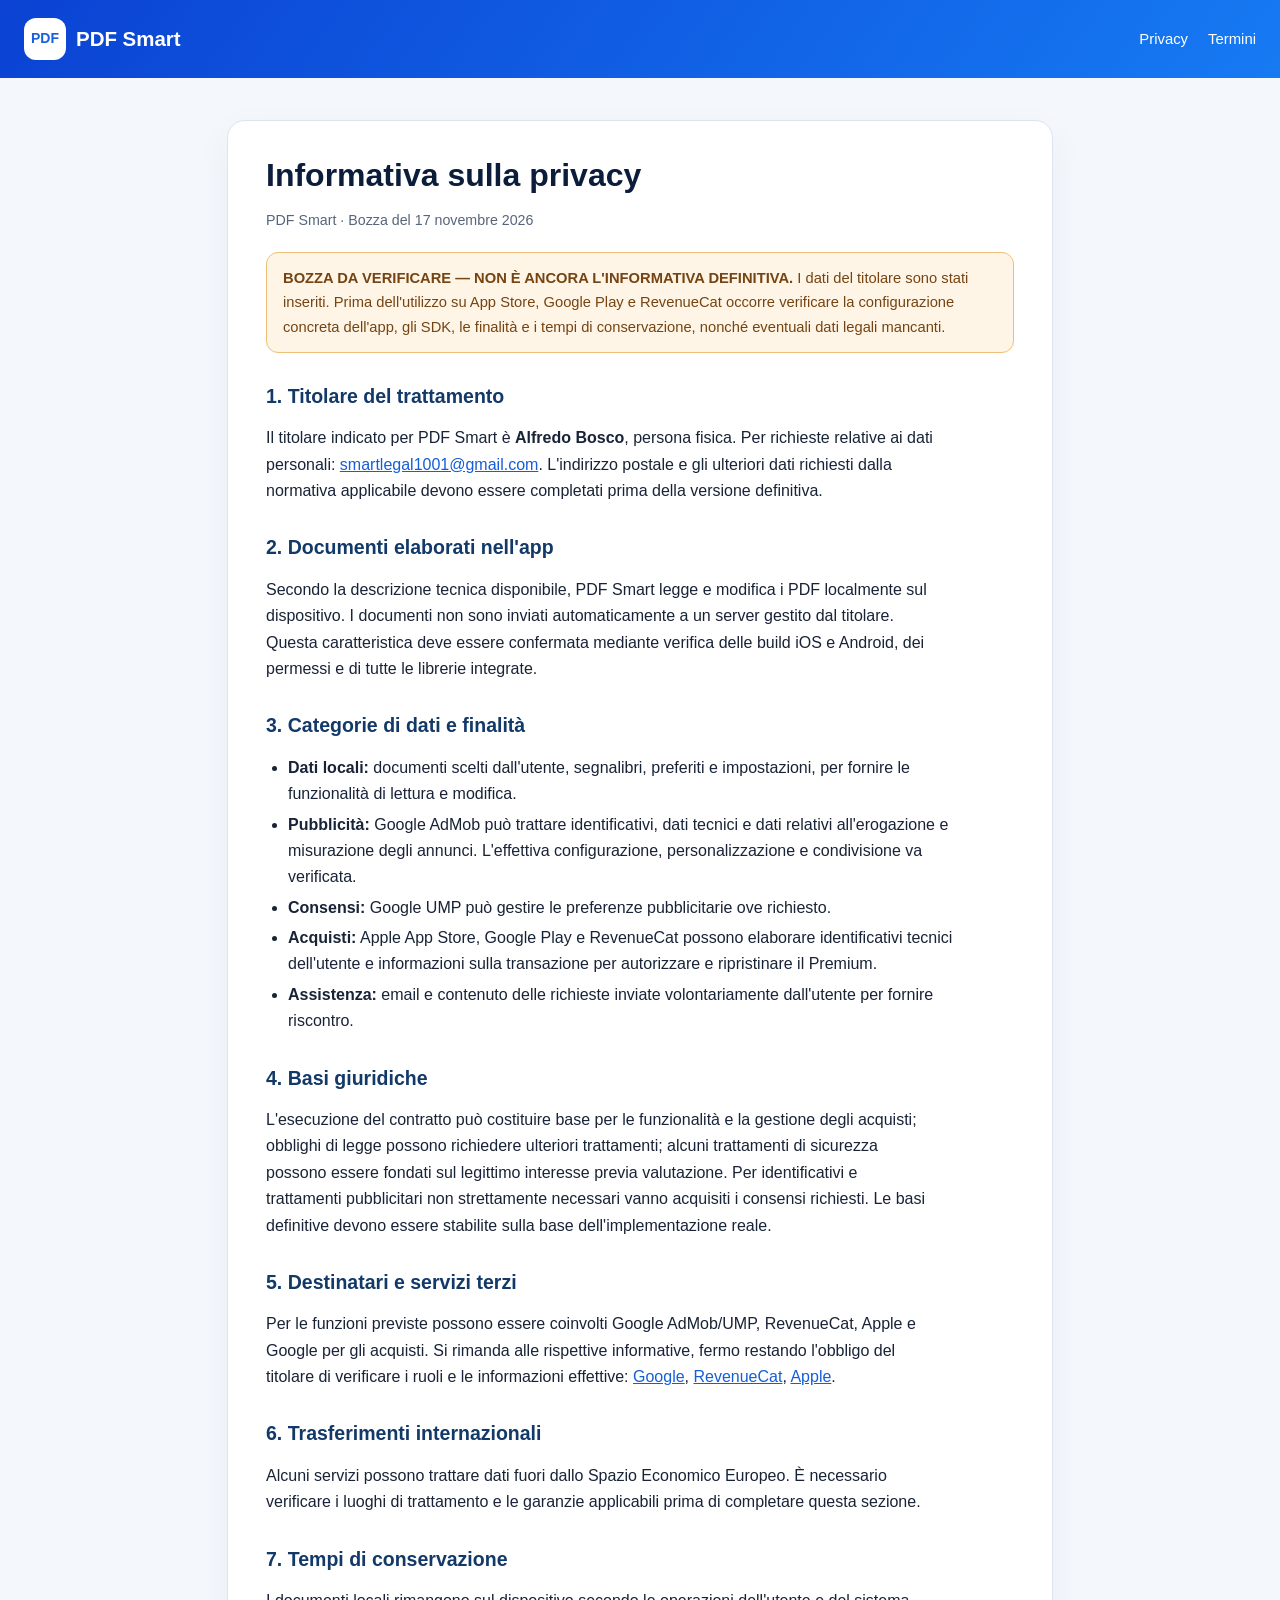
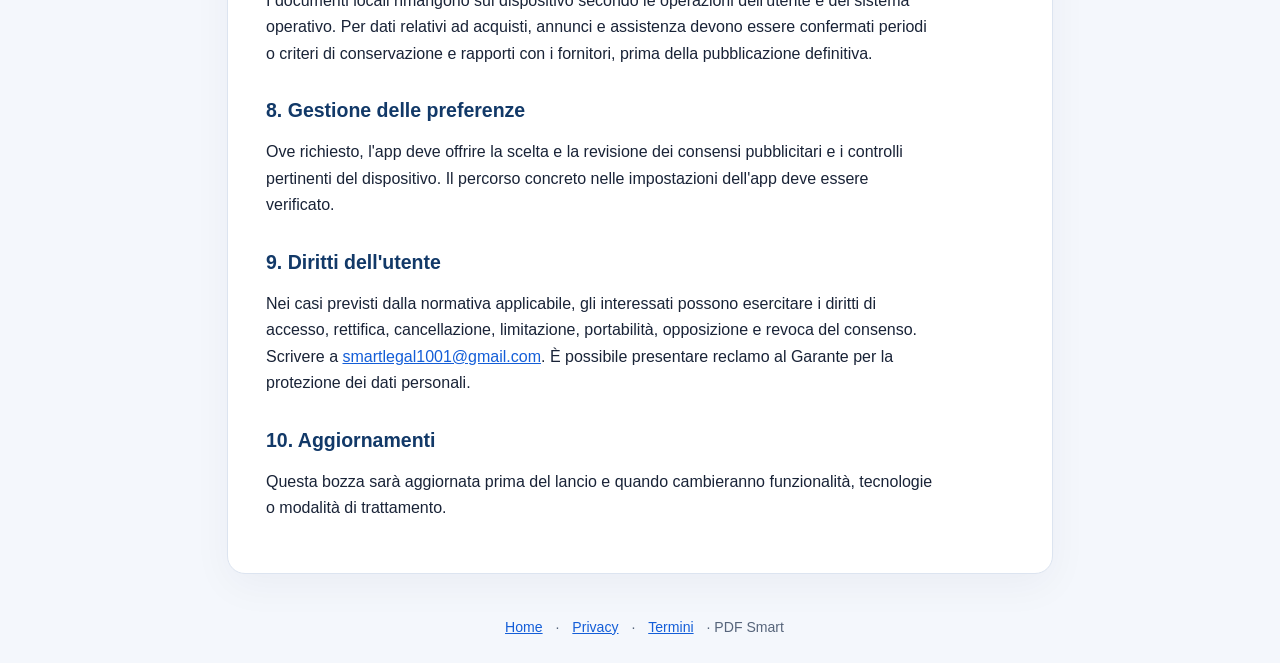
==== privacy.html @ 12f7d4b1 "Add clearly marked draft privacy.html for PDF Smart" ====
<!doctype html><html lang="it"><head><meta charset="utf-8"><meta name="viewport" content="width=device-width,initial-scale=1"><title>Privacy Policy — PDF Smart</title><meta name="description" content="Bozza dell'informativa privacy dell'app PDF Smart."><link rel="icon" type="image/svg+xml" href="pdfsmart-icon.svg"><link rel="stylesheet" href="style.css"></head><body><header><div class="wrap"><a class="brand" href="index.html"><span class="logo">PDF</span>PDF Smart</a><nav><a href="privacy.html">Privacy</a><a href="termini.html">Termini</a></nav></div></header><main><article class="card"><h1>Informativa sulla privacy</h1><p class="meta">PDF Smart · Bozza del 17 novembre 2026</p><div class="warning"><strong>BOZZA DA VERIFICARE — NON È ANCORA L'INFORMATIVA DEFINITIVA.</strong> I dati del titolare sono stati inseriti. Prima dell'utilizzo su App Store, Google Play e RevenueCat occorre verificare la configurazione concreta dell'app, gli SDK, le finalità e i tempi di conservazione, nonché eventuali dati legali mancanti.</div>
<h2>1. Titolare del trattamento</h2><p>Il titolare indicato per PDF Smart è <strong>Alfredo Bosco</strong>, persona fisica. Per richieste relative ai dati personali: <a href="mailto:smartlegal1001@gmail.com">smartlegal1001@gmail.com</a>. L'indirizzo postale e gli ulteriori dati richiesti dalla normativa applicabile devono essere completati prima della versione definitiva.</p>
<h2>2. Documenti elaborati nell'app</h2><p>Secondo la descrizione tecnica disponibile, PDF Smart legge e modifica i PDF localmente sul dispositivo. I documenti non sono inviati automaticamente a un server gestito dal titolare. Questa caratteristica deve essere confermata mediante verifica delle build iOS e Android, dei permessi e di tutte le librerie integrate.</p>
<h2>3. Categorie di dati e finalità</h2><ul><li><strong>Dati locali:</strong> documenti scelti dall'utente, segnalibri, preferiti e impostazioni, per fornire le funzionalità di lettura e modifica.</li><li><strong>Pubblicità:</strong> Google AdMob può trattare identificativi, dati tecnici e dati relativi all'erogazione e misurazione degli annunci. L'effettiva configurazione, personalizzazione e condivisione va verificata.</li><li><strong>Consensi:</strong> Google UMP può gestire le preferenze pubblicitarie ove richiesto.</li><li><strong>Acquisti:</strong> Apple App Store, Google Play e RevenueCat possono elaborare identificativi tecnici dell'utente e informazioni sulla transazione per autorizzare e ripristinare il Premium.</li><li><strong>Assistenza:</strong> email e contenuto delle richieste inviate volontariamente dall'utente per fornire riscontro.</li></ul>
<h2>4. Basi giuridiche</h2><p>L'esecuzione del contratto può costituire base per le funzionalità e la gestione degli acquisti; obblighi di legge possono richiedere ulteriori trattamenti; alcuni trattamenti di sicurezza possono essere fondati sul legittimo interesse previa valutazione. Per identificativi e trattamenti pubblicitari non strettamente necessari vanno acquisiti i consensi richiesti. Le basi definitive devono essere stabilite sulla base dell'implementazione reale.</p>
<h2>5. Destinatari e servizi terzi</h2><p>Per le funzioni previste possono essere coinvolti Google AdMob/UMP, RevenueCat, Apple e Google per gli acquisti. Si rimanda alle rispettive informative, fermo restando l'obbligo del titolare di verificare i ruoli e le informazioni effettive: <a href="https://policies.google.com/privacy">Google</a>, <a href="https://www.revenuecat.com/privacy/">RevenueCat</a>, <a href="https://www.apple.com/legal/privacy/">Apple</a>.</p>
<h2>6. Trasferimenti internazionali</h2><p>Alcuni servizi possono trattare dati fuori dallo Spazio Economico Europeo. È necessario verificare i luoghi di trattamento e le garanzie applicabili prima di completare questa sezione.</p>
<h2>7. Tempi di conservazione</h2><p>I documenti locali rimangono sul dispositivo secondo le operazioni dell'utente e del sistema operativo. Per dati relativi ad acquisti, annunci e assistenza devono essere confermati periodi o criteri di conservazione e rapporti con i fornitori, prima della pubblicazione definitiva.</p>
<h2>8. Gestione delle preferenze</h2><p>Ove richiesto, l'app deve offrire la scelta e la revisione dei consensi pubblicitari e i controlli pertinenti del dispositivo. Il percorso concreto nelle impostazioni dell'app deve essere verificato.</p>
<h2>9. Diritti dell'utente</h2><p>Nei casi previsti dalla normativa applicabile, gli interessati possono esercitare i diritti di accesso, rettifica, cancellazione, limitazione, portabilità, opposizione e revoca del consenso. Scrivere a <a href="mailto:smartlegal1001@gmail.com">smartlegal1001@gmail.com</a>. È possibile presentare reclamo al Garante per la protezione dei dati personali.</p>
<h2>10. Aggiornamenti</h2><p>Questa bozza sarà aggiornata prima del lancio e quando cambieranno funzionalità, tecnologie o modalità di trattamento.</p></article></main><footer><a href="index.html">Home</a> · <a href="privacy.html">Privacy</a> · <a href="termini.html">Termini</a> · PDF Smart</footer></body></html>
---- style.css ----
:root{--blue:#1767ee;--navy:#0b1d3a;--ink:#192337;--muted:#57657b;--bg:#f4f7fc;--line:#dce4f0}*{box-sizing:border-box}body{margin:0;background:var(--bg);font:16px/1.65 -apple-system,BlinkMacSystemFont,"Segoe UI",Roboto,Arial,sans-serif;color:var(--ink)}a{color:#145ed8}header{background:linear-gradient(125deg,#0b42d3,#167af3);color:white}header .wrap{display:flex;align-items:center;justify-content:space-between;padding:18px 24px}header a{color:white;text-decoration:none}nav{display:flex;gap:20px;font-size:.93rem}nav a:hover{text-decoration:underline}.brand{display:flex;align-items:center;gap:10px;font-size:1.28rem;font-weight:800}.logo{display:inline-flex;align-items:center;justify-content:center;background:white;color:#175fdf;border-radius:12px;font-size:14px;width:42px;height:42px}main{max-width:870px;margin:42px auto;padding:0 22px}.card{background:white;border:1px solid var(--line);border-radius:18px;padding:35px 38px;box-shadow:0 12px 40px rgba(15,33,78,.045)}.lead{font-size:1.09rem;color:var(--muted)}h1{color:var(--navy);font-size:2rem;line-height:1.2;margin:0 0 14px}h2{color:#123968;font-size:1.22rem;line-height:1.35;margin:30px 0 10px}p,li{max-width:75ch}ul{padding-left:22px}li{margin:4px 0}.meta{color:var(--muted);font-size:.89rem}.warning{background:#fff5e6;border:1px solid #eebf79;border-radius:12px;padding:13px 16px;margin:20px 0;color:#754412;font-size:.92rem}.actions{display:grid;grid-template-columns:repeat(auto-fit,minmax(210px,1fr));gap:14px;margin-top:26px}.actions a{background:#f1f6ff;border:1px solid #dce7ff;padding:18px;border-radius:12px;text-decoration:none;font-weight:700}.actions a:hover{border-color:#1767ee}footer{margin:42px 0 24px;text-align:center;font-size:.88rem;color:var(--muted)}footer a{margin:0 9px}@media(max-width:620px){header .wrap{padding:13px 17px;align-items:flex-start;flex-direction:column;gap:8px}main{margin:22px auto;padding:0 12px}.card{padding:24px 20px}h1{font-size:1.65rem}nav{gap:14px}}
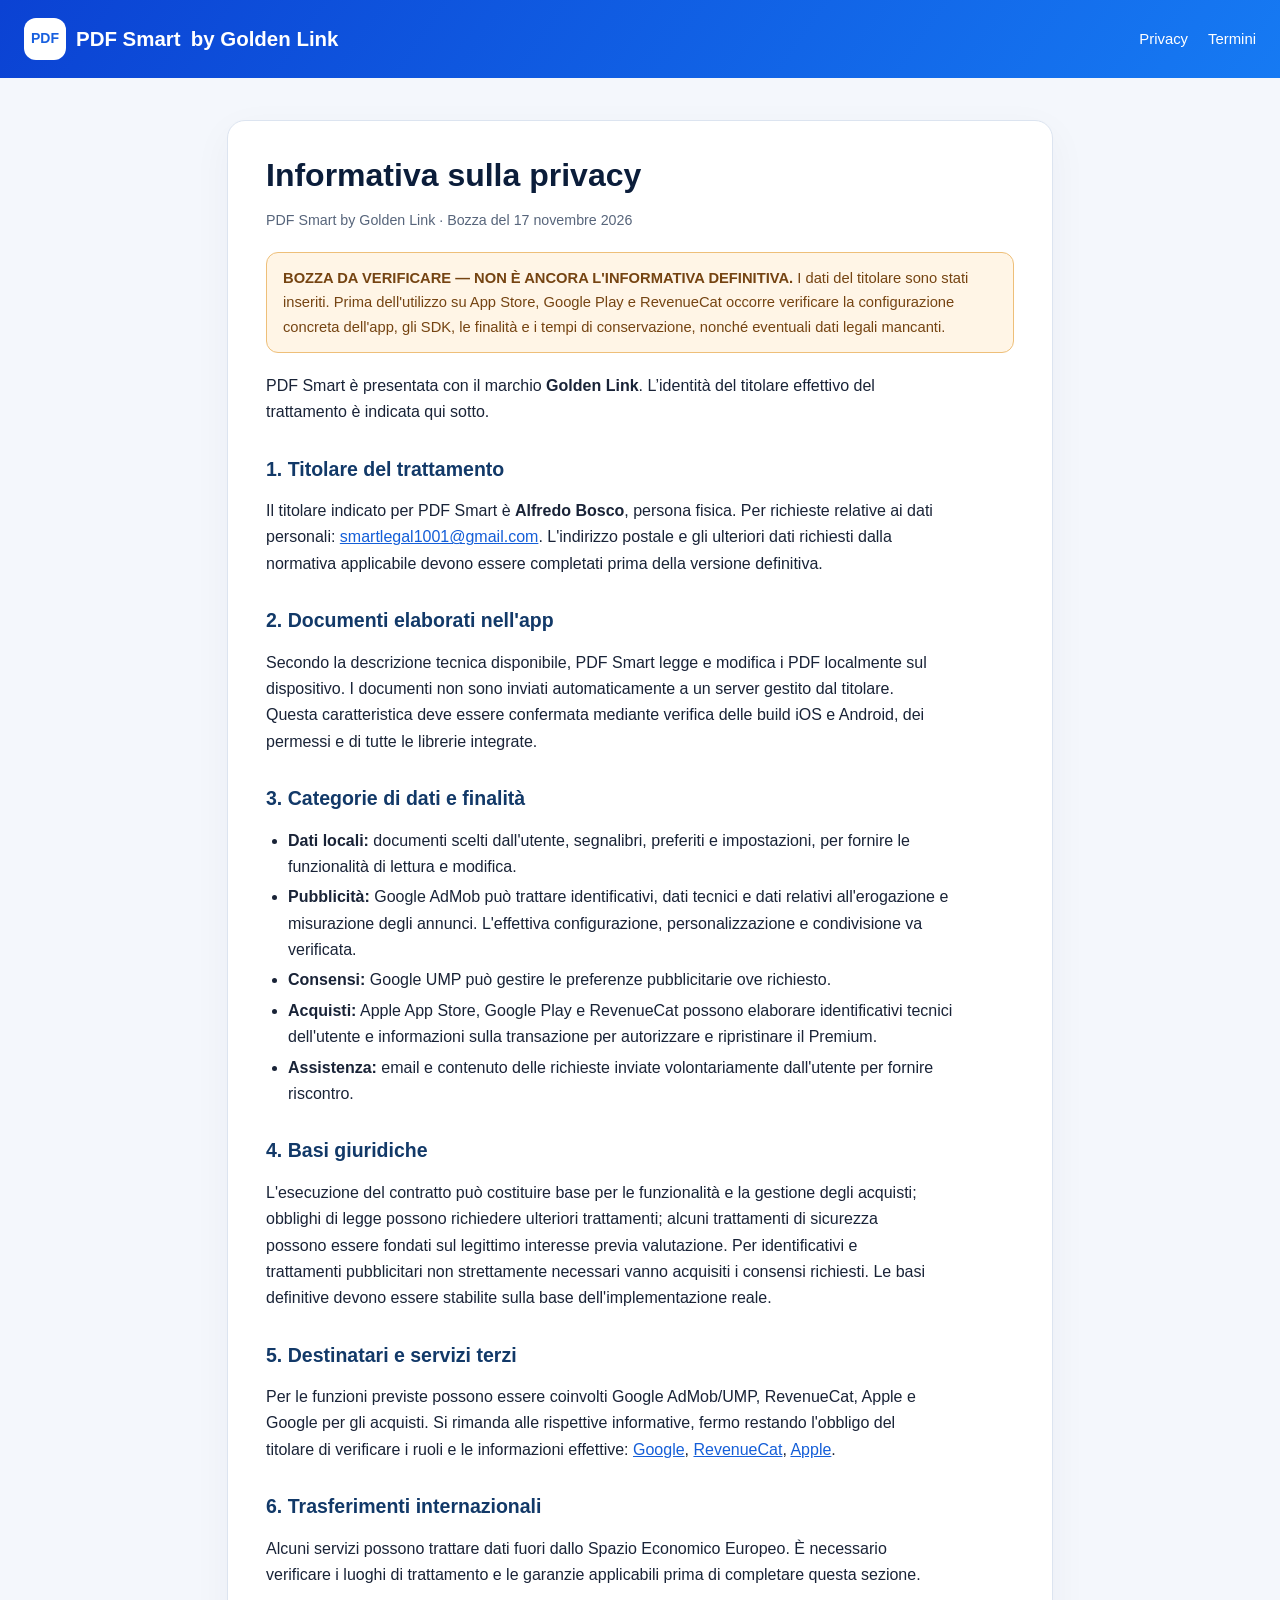
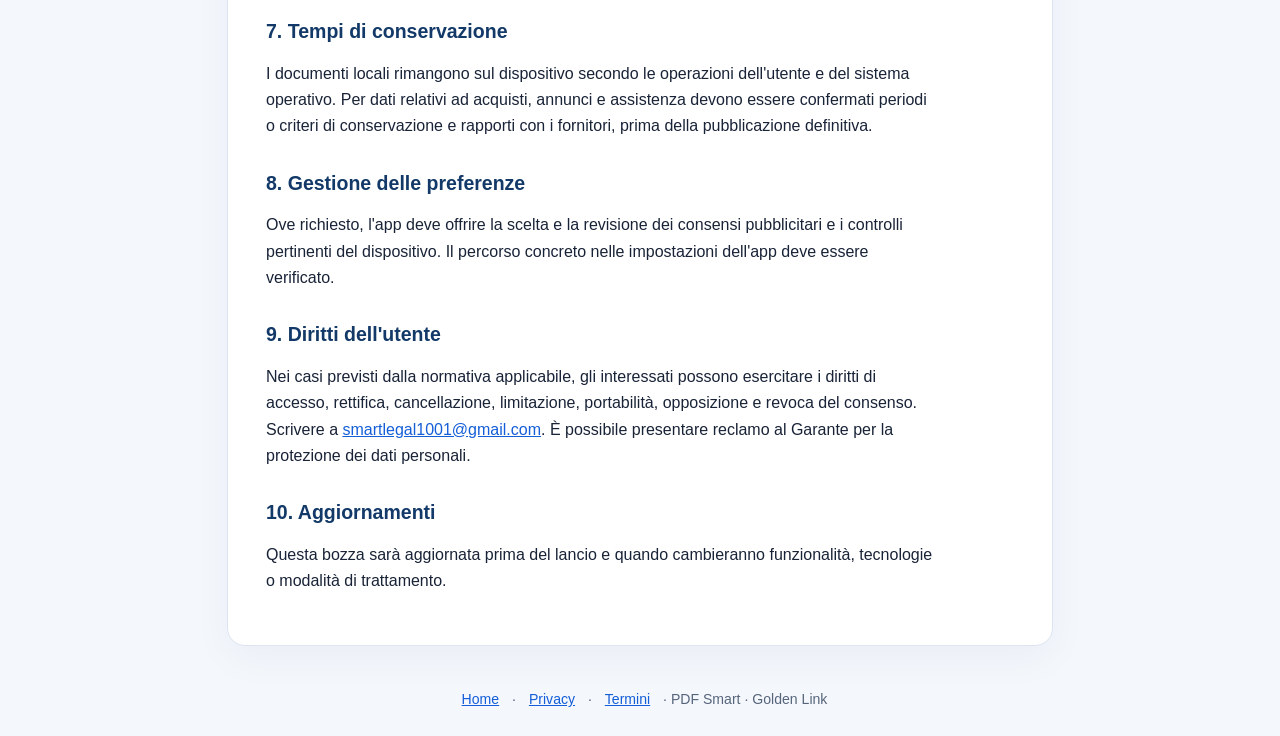
==== commit 7c06f21a: "Brand PDF Smart public site as Golden Link while preserving legal identity disclosures" ====
--- a/privacy.html
+++ b/privacy.html
@@ -1,5 +1,5 @@
-<!doctype html><html lang="it"><head><meta charset="utf-8"><meta name="viewport" content="width=device-width,initial-scale=1"><title>Privacy Policy — PDF Smart</title><meta name="description" content="Bozza dell'informativa privacy dell'app PDF Smart."><link rel="icon" type="image/svg+xml" href="pdfsmart-icon.svg"><link rel="stylesheet" href="style.css"></head><body><header><div class="wrap"><a class="brand" href="index.html"><span class="logo">PDF</span>PDF Smart</a><nav><a href="privacy.html">Privacy</a><a href="termini.html">Termini</a></nav></div></header><main><article class="card"><h1>Informativa sulla privacy</h1><p class="meta">PDF Smart · Bozza del 17 novembre 2026</p><div class="warning"><strong>BOZZA DA VERIFICARE — NON È ANCORA L'INFORMATIVA DEFINITIVA.</strong> I dati del titolare sono stati inseriti. Prima dell'utilizzo su App Store, Google Play e RevenueCat occorre verificare la configurazione concreta dell'app, gli SDK, le finalità e i tempi di conservazione, nonché eventuali dati legali mancanti.</div>
-<h2>1. Titolare del trattamento</h2><p>Il titolare indicato per PDF Smart è <strong>Alfredo Bosco</strong>, persona fisica. Per richieste relative ai dati personali: <a href="mailto:smartlegal1001@gmail.com">smartlegal1001@gmail.com</a>. L'indirizzo postale e gli ulteriori dati richiesti dalla normativa applicabile devono essere completati prima della versione definitiva.</p>
+<!doctype html><html lang="it"><head><meta charset="utf-8"><meta name="viewport" content="width=device-width,initial-scale=1"><title>Privacy Policy — PDF Smart by Golden Link</title><meta name="description" content="Bozza dell'informativa privacy dell'app PDF Smart."><link rel="icon" type="image/svg+xml" href="pdfsmart-icon.svg"><link rel="stylesheet" href="style.css"></head><body><header><div class="wrap"><a class="brand" href="index.html"><span class="logo">PDF</span>PDF Smart <span class="brand-sub">by Golden Link</span></a><nav><a href="privacy.html">Privacy</a><a href="termini.html">Termini</a></nav></div></header><main><article class="card"><h1>Informativa sulla privacy</h1><p class="meta">PDF Smart by Golden Link · Bozza del 17 novembre 2026</p><div class="warning"><strong>BOZZA DA VERIFICARE — NON È ANCORA L'INFORMATIVA DEFINITIVA.</strong> I dati del titolare sono stati inseriti. Prima dell'utilizzo su App Store, Google Play e RevenueCat occorre verificare la configurazione concreta dell'app, gli SDK, le finalità e i tempi di conservazione, nonché eventuali dati legali mancanti.</div>
+<p>PDF Smart è presentata con il marchio <strong>Golden Link</strong>. L’identità del titolare effettivo del trattamento è indicata qui sotto.</p><h2>1. Titolare del trattamento</h2><p>Il titolare indicato per PDF Smart è <strong>Alfredo Bosco</strong>, persona fisica. Per richieste relative ai dati personali: <a href="mailto:smartlegal1001@gmail.com">smartlegal1001@gmail.com</a>. L'indirizzo postale e gli ulteriori dati richiesti dalla normativa applicabile devono essere completati prima della versione definitiva.</p>
 <h2>2. Documenti elaborati nell'app</h2><p>Secondo la descrizione tecnica disponibile, PDF Smart legge e modifica i PDF localmente sul dispositivo. I documenti non sono inviati automaticamente a un server gestito dal titolare. Questa caratteristica deve essere confermata mediante verifica delle build iOS e Android, dei permessi e di tutte le librerie integrate.</p>
 <h2>3. Categorie di dati e finalità</h2><ul><li><strong>Dati locali:</strong> documenti scelti dall'utente, segnalibri, preferiti e impostazioni, per fornire le funzionalità di lettura e modifica.</li><li><strong>Pubblicità:</strong> Google AdMob può trattare identificativi, dati tecnici e dati relativi all'erogazione e misurazione degli annunci. L'effettiva configurazione, personalizzazione e condivisione va verificata.</li><li><strong>Consensi:</strong> Google UMP può gestire le preferenze pubblicitarie ove richiesto.</li><li><strong>Acquisti:</strong> Apple App Store, Google Play e RevenueCat possono elaborare identificativi tecnici dell'utente e informazioni sulla transazione per autorizzare e ripristinare il Premium.</li><li><strong>Assistenza:</strong> email e contenuto delle richieste inviate volontariamente dall'utente per fornire riscontro.</li></ul>
 <h2>4. Basi giuridiche</h2><p>L'esecuzione del contratto può costituire base per le funzionalità e la gestione degli acquisti; obblighi di legge possono richiedere ulteriori trattamenti; alcuni trattamenti di sicurezza possono essere fondati sul legittimo interesse previa valutazione. Per identificativi e trattamenti pubblicitari non strettamente necessari vanno acquisiti i consensi richiesti. Le basi definitive devono essere stabilite sulla base dell'implementazione reale.</p>
@@ -8,4 +8,4 @@
 <h2>7. Tempi di conservazione</h2><p>I documenti locali rimangono sul dispositivo secondo le operazioni dell'utente e del sistema operativo. Per dati relativi ad acquisti, annunci e assistenza devono essere confermati periodi o criteri di conservazione e rapporti con i fornitori, prima della pubblicazione definitiva.</p>
 <h2>8. Gestione delle preferenze</h2><p>Ove richiesto, l'app deve offrire la scelta e la revisione dei consensi pubblicitari e i controlli pertinenti del dispositivo. Il percorso concreto nelle impostazioni dell'app deve essere verificato.</p>
 <h2>9. Diritti dell'utente</h2><p>Nei casi previsti dalla normativa applicabile, gli interessati possono esercitare i diritti di accesso, rettifica, cancellazione, limitazione, portabilità, opposizione e revoca del consenso. Scrivere a <a href="mailto:smartlegal1001@gmail.com">smartlegal1001@gmail.com</a>. È possibile presentare reclamo al Garante per la protezione dei dati personali.</p>
-<h2>10. Aggiornamenti</h2><p>Questa bozza sarà aggiornata prima del lancio e quando cambieranno funzionalità, tecnologie o modalità di trattamento.</p></article></main><footer><a href="index.html">Home</a> · <a href="privacy.html">Privacy</a> · <a href="termini.html">Termini</a> · PDF Smart</footer></body></html>+<h2>10. Aggiornamenti</h2><p>Questa bozza sarà aggiornata prima del lancio e quando cambieranno funzionalità, tecnologie o modalità di trattamento.</p></article></main><footer><a href="index.html">Home</a> · <a href="privacy.html">Privacy</a> · <a href="termini.html">Termini</a> · PDF Smart · Golden Link</footer></body></html>
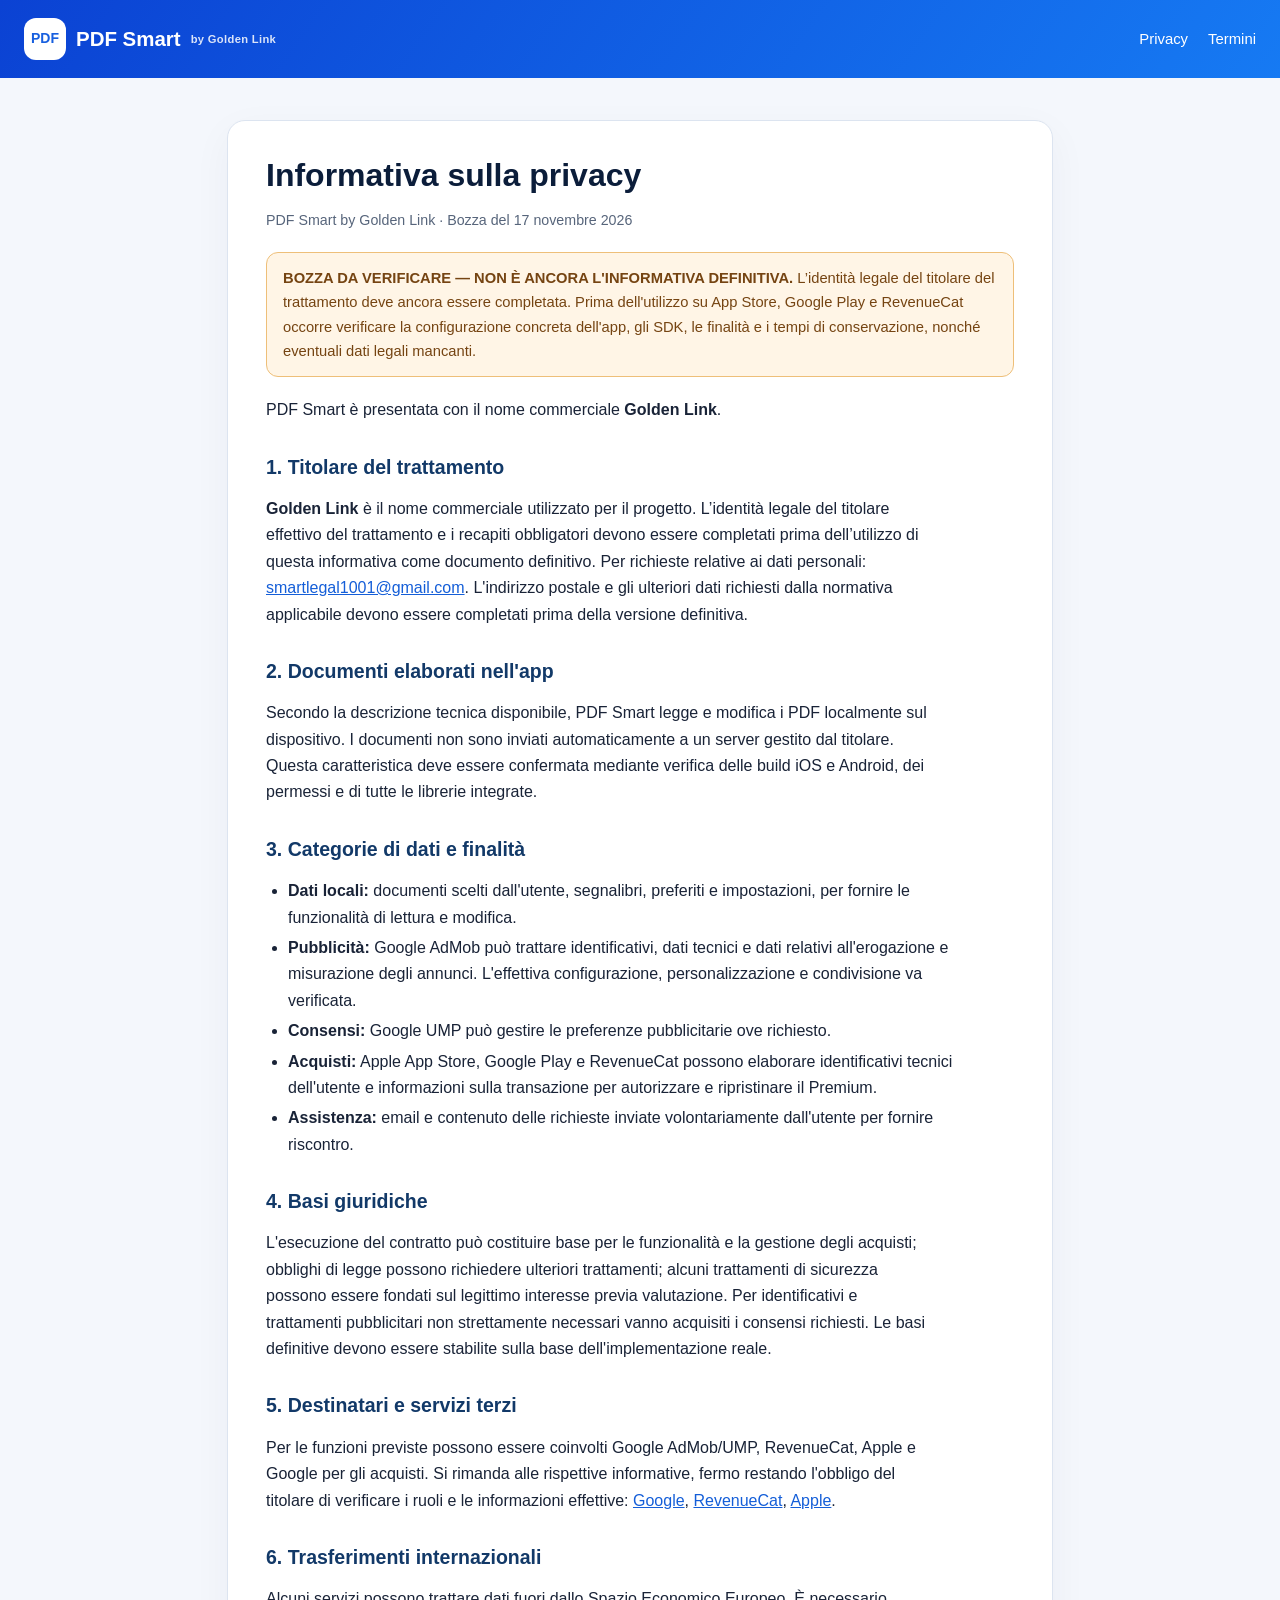
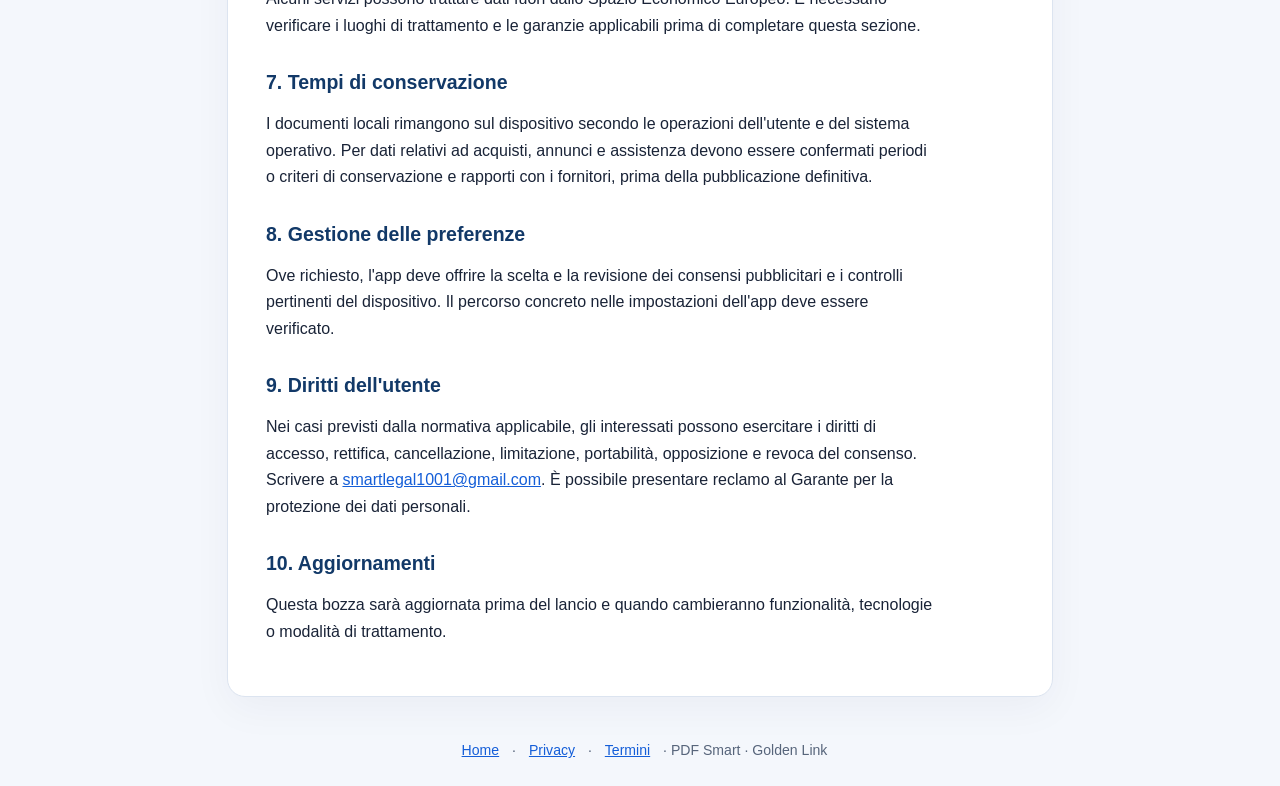
==== commit f54543ae: "Use Golden Link branding and flag missing legal identity in draft legal pages" ====
--- a/privacy.html
+++ b/privacy.html
@@ -1,5 +1,5 @@
-<!doctype html><html lang="it"><head><meta charset="utf-8"><meta name="viewport" content="width=device-width,initial-scale=1"><title>Privacy Policy — PDF Smart by Golden Link</title><meta name="description" content="Bozza dell'informativa privacy dell'app PDF Smart."><link rel="icon" type="image/svg+xml" href="pdfsmart-icon.svg"><link rel="stylesheet" href="style.css"></head><body><header><div class="wrap"><a class="brand" href="index.html"><span class="logo">PDF</span>PDF Smart <span class="brand-sub">by Golden Link</span></a><nav><a href="privacy.html">Privacy</a><a href="termini.html">Termini</a></nav></div></header><main><article class="card"><h1>Informativa sulla privacy</h1><p class="meta">PDF Smart by Golden Link · Bozza del 17 novembre 2026</p><div class="warning"><strong>BOZZA DA VERIFICARE — NON È ANCORA L'INFORMATIVA DEFINITIVA.</strong> I dati del titolare sono stati inseriti. Prima dell'utilizzo su App Store, Google Play e RevenueCat occorre verificare la configurazione concreta dell'app, gli SDK, le finalità e i tempi di conservazione, nonché eventuali dati legali mancanti.</div>
-<p>PDF Smart è presentata con il marchio <strong>Golden Link</strong>. L’identità del titolare effettivo del trattamento è indicata qui sotto.</p><h2>1. Titolare del trattamento</h2><p>Il titolare indicato per PDF Smart è <strong>Alfredo Bosco</strong>, persona fisica. Per richieste relative ai dati personali: <a href="mailto:smartlegal1001@gmail.com">smartlegal1001@gmail.com</a>. L'indirizzo postale e gli ulteriori dati richiesti dalla normativa applicabile devono essere completati prima della versione definitiva.</p>
+<!doctype html><html lang="it"><head><meta charset="utf-8"><meta name="viewport" content="width=device-width,initial-scale=1"><title>Privacy Policy — PDF Smart by Golden Link</title><meta name="description" content="Bozza dell'informativa privacy dell'app PDF Smart."><link rel="icon" type="image/svg+xml" href="pdfsmart-icon.svg"><link rel="stylesheet" href="style.css"></head><body><header><div class="wrap"><a class="brand" href="index.html"><span class="logo">PDF</span>PDF Smart <span class="brand-sub">by Golden Link</span></a><nav><a href="privacy.html">Privacy</a><a href="termini.html">Termini</a></nav></div></header><main><article class="card"><h1>Informativa sulla privacy</h1><p class="meta">PDF Smart by Golden Link · Bozza del 17 novembre 2026</p><div class="warning"><strong>BOZZA DA VERIFICARE — NON È ANCORA L'INFORMATIVA DEFINITIVA.</strong> L’identità legale del titolare del trattamento deve ancora essere completata. Prima dell'utilizzo su App Store, Google Play e RevenueCat occorre verificare la configurazione concreta dell'app, gli SDK, le finalità e i tempi di conservazione, nonché eventuali dati legali mancanti.</div>
+<p>PDF Smart è presentata con il nome commerciale <strong>Golden Link</strong>.</p><h2>1. Titolare del trattamento</h2><p><strong>Golden Link</strong> è il nome commerciale utilizzato per il progetto. L’identità legale del titolare effettivo del trattamento e i recapiti obbligatori devono essere completati prima dell’utilizzo di questa informativa come documento definitivo. Per richieste relative ai dati personali: <a href="mailto:smartlegal1001@gmail.com">smartlegal1001@gmail.com</a>. L'indirizzo postale e gli ulteriori dati richiesti dalla normativa applicabile devono essere completati prima della versione definitiva.</p>
 <h2>2. Documenti elaborati nell'app</h2><p>Secondo la descrizione tecnica disponibile, PDF Smart legge e modifica i PDF localmente sul dispositivo. I documenti non sono inviati automaticamente a un server gestito dal titolare. Questa caratteristica deve essere confermata mediante verifica delle build iOS e Android, dei permessi e di tutte le librerie integrate.</p>
 <h2>3. Categorie di dati e finalità</h2><ul><li><strong>Dati locali:</strong> documenti scelti dall'utente, segnalibri, preferiti e impostazioni, per fornire le funzionalità di lettura e modifica.</li><li><strong>Pubblicità:</strong> Google AdMob può trattare identificativi, dati tecnici e dati relativi all'erogazione e misurazione degli annunci. L'effettiva configurazione, personalizzazione e condivisione va verificata.</li><li><strong>Consensi:</strong> Google UMP può gestire le preferenze pubblicitarie ove richiesto.</li><li><strong>Acquisti:</strong> Apple App Store, Google Play e RevenueCat possono elaborare identificativi tecnici dell'utente e informazioni sulla transazione per autorizzare e ripristinare il Premium.</li><li><strong>Assistenza:</strong> email e contenuto delle richieste inviate volontariamente dall'utente per fornire riscontro.</li></ul>
 <h2>4. Basi giuridiche</h2><p>L'esecuzione del contratto può costituire base per le funzionalità e la gestione degli acquisti; obblighi di legge possono richiedere ulteriori trattamenti; alcuni trattamenti di sicurezza possono essere fondati sul legittimo interesse previa valutazione. Per identificativi e trattamenti pubblicitari non strettamente necessari vanno acquisiti i consensi richiesti. Le basi definitive devono essere stabilite sulla base dell'implementazione reale.</p>
--- a/style.css
+++ b/style.css
@@ -1 +1,2 @@
-:root{--blue:#1767ee;--navy:#0b1d3a;--ink:#192337;--muted:#57657b;--bg:#f4f7fc;--line:#dce4f0}*{box-sizing:border-box}body{margin:0;background:var(--bg);font:16px/1.65 -apple-system,BlinkMacSystemFont,"Segoe UI",Roboto,Arial,sans-serif;color:var(--ink)}a{color:#145ed8}header{background:linear-gradient(125deg,#0b42d3,#167af3);color:white}header .wrap{display:flex;align-items:center;justify-content:space-between;padding:18px 24px}header a{color:white;text-decoration:none}nav{display:flex;gap:20px;font-size:.93rem}nav a:hover{text-decoration:underline}.brand{display:flex;align-items:center;gap:10px;font-size:1.28rem;font-weight:800}.logo{display:inline-flex;align-items:center;justify-content:center;background:white;color:#175fdf;border-radius:12px;font-size:14px;width:42px;height:42px}main{max-width:870px;margin:42px auto;padding:0 22px}.card{background:white;border:1px solid var(--line);border-radius:18px;padding:35px 38px;box-shadow:0 12px 40px rgba(15,33,78,.045)}.lead{font-size:1.09rem;color:var(--muted)}h1{color:var(--navy);font-size:2rem;line-height:1.2;margin:0 0 14px}h2{color:#123968;font-size:1.22rem;line-height:1.35;margin:30px 0 10px}p,li{max-width:75ch}ul{padding-left:22px}li{margin:4px 0}.meta{color:var(--muted);font-size:.89rem}.warning{background:#fff5e6;border:1px solid #eebf79;border-radius:12px;padding:13px 16px;margin:20px 0;color:#754412;font-size:.92rem}.actions{display:grid;grid-template-columns:repeat(auto-fit,minmax(210px,1fr));gap:14px;margin-top:26px}.actions a{background:#f1f6ff;border:1px solid #dce7ff;padding:18px;border-radius:12px;text-decoration:none;font-weight:700}.actions a:hover{border-color:#1767ee}footer{margin:42px 0 24px;text-align:center;font-size:.88rem;color:var(--muted)}footer a{margin:0 9px}@media(max-width:620px){header .wrap{padding:13px 17px;align-items:flex-start;flex-direction:column;gap:8px}main{margin:22px auto;padding:0 12px}.card{padding:24px 20px}h1{font-size:1.65rem}nav{gap:14px}}+:root{--blue:#1767ee;--navy:#0b1d3a;--ink:#192337;--muted:#57657b;--bg:#f4f7fc;--line:#dce4f0}*{box-sizing:border-box}body{margin:0;background:var(--bg);font:16px/1.65 -apple-system,BlinkMacSystemFont,"Segoe UI",Roboto,Arial,sans-serif;color:var(--ink)}a{color:#145ed8}header{background:linear-gradient(125deg,#0b42d3,#167af3);color:white}header .wrap{display:flex;align-items:center;justify-content:space-between;padding:18px 24px}header a{color:white;text-decoration:none}nav{display:flex;gap:20px;font-size:.93rem}nav a:hover{text-decoration:underline}.brand{display:flex;align-items:center;gap:10px;font-size:1.28rem;font-weight:800}.logo{display:inline-flex;align-items:center;justify-content:center;background:white;color:#175fdf;border-radius:12px;font-size:14px;width:42px;height:42px}main{max-width:870px;margin:42px auto;padding:0 22px}.card{background:white;border:1px solid var(--line);border-radius:18px;padding:35px 38px;box-shadow:0 12px 40px rgba(15,33,78,.045)}.lead{font-size:1.09rem;color:var(--muted)}h1{color:var(--navy);font-size:2rem;line-height:1.2;margin:0 0 14px}h2{color:#123968;font-size:1.22rem;line-height:1.35;margin:30px 0 10px}p,li{max-width:75ch}ul{padding-left:22px}li{margin:4px 0}.meta{color:var(--muted);font-size:.89rem}.warning{background:#fff5e6;border:1px solid #eebf79;border-radius:12px;padding:13px 16px;margin:20px 0;color:#754412;font-size:.92rem}.actions{display:grid;grid-template-columns:repeat(auto-fit,minmax(210px,1fr));gap:14px;margin-top:26px}.actions a{background:#f1f6ff;border:1px solid #dce7ff;padding:18px;border-radius:12px;text-decoration:none;font-weight:700}.actions a:hover{border-color:#1767ee}footer{margin:42px 0 24px;text-align:center;font-size:.88rem;color:var(--muted)}footer a{margin:0 9px}@media(max-width:620px){header .wrap{padding:13px 17px;align-items:flex-start;flex-direction:column;gap:8px}main{margin:22px auto;padding:0 12px}.card{padding:24px 20px}h1{font-size:1.65rem}nav{gap:14px}}
+.brand-sub{font-size:.7rem;font-weight:600;letter-spacing:.03em;opacity:.85;white-space:nowrap}.eyebrow{font-size:.89rem;font-weight:750;letter-spacing:.04em;text-transform:uppercase;color:var(--blue);margin:-4px 0 12px}
